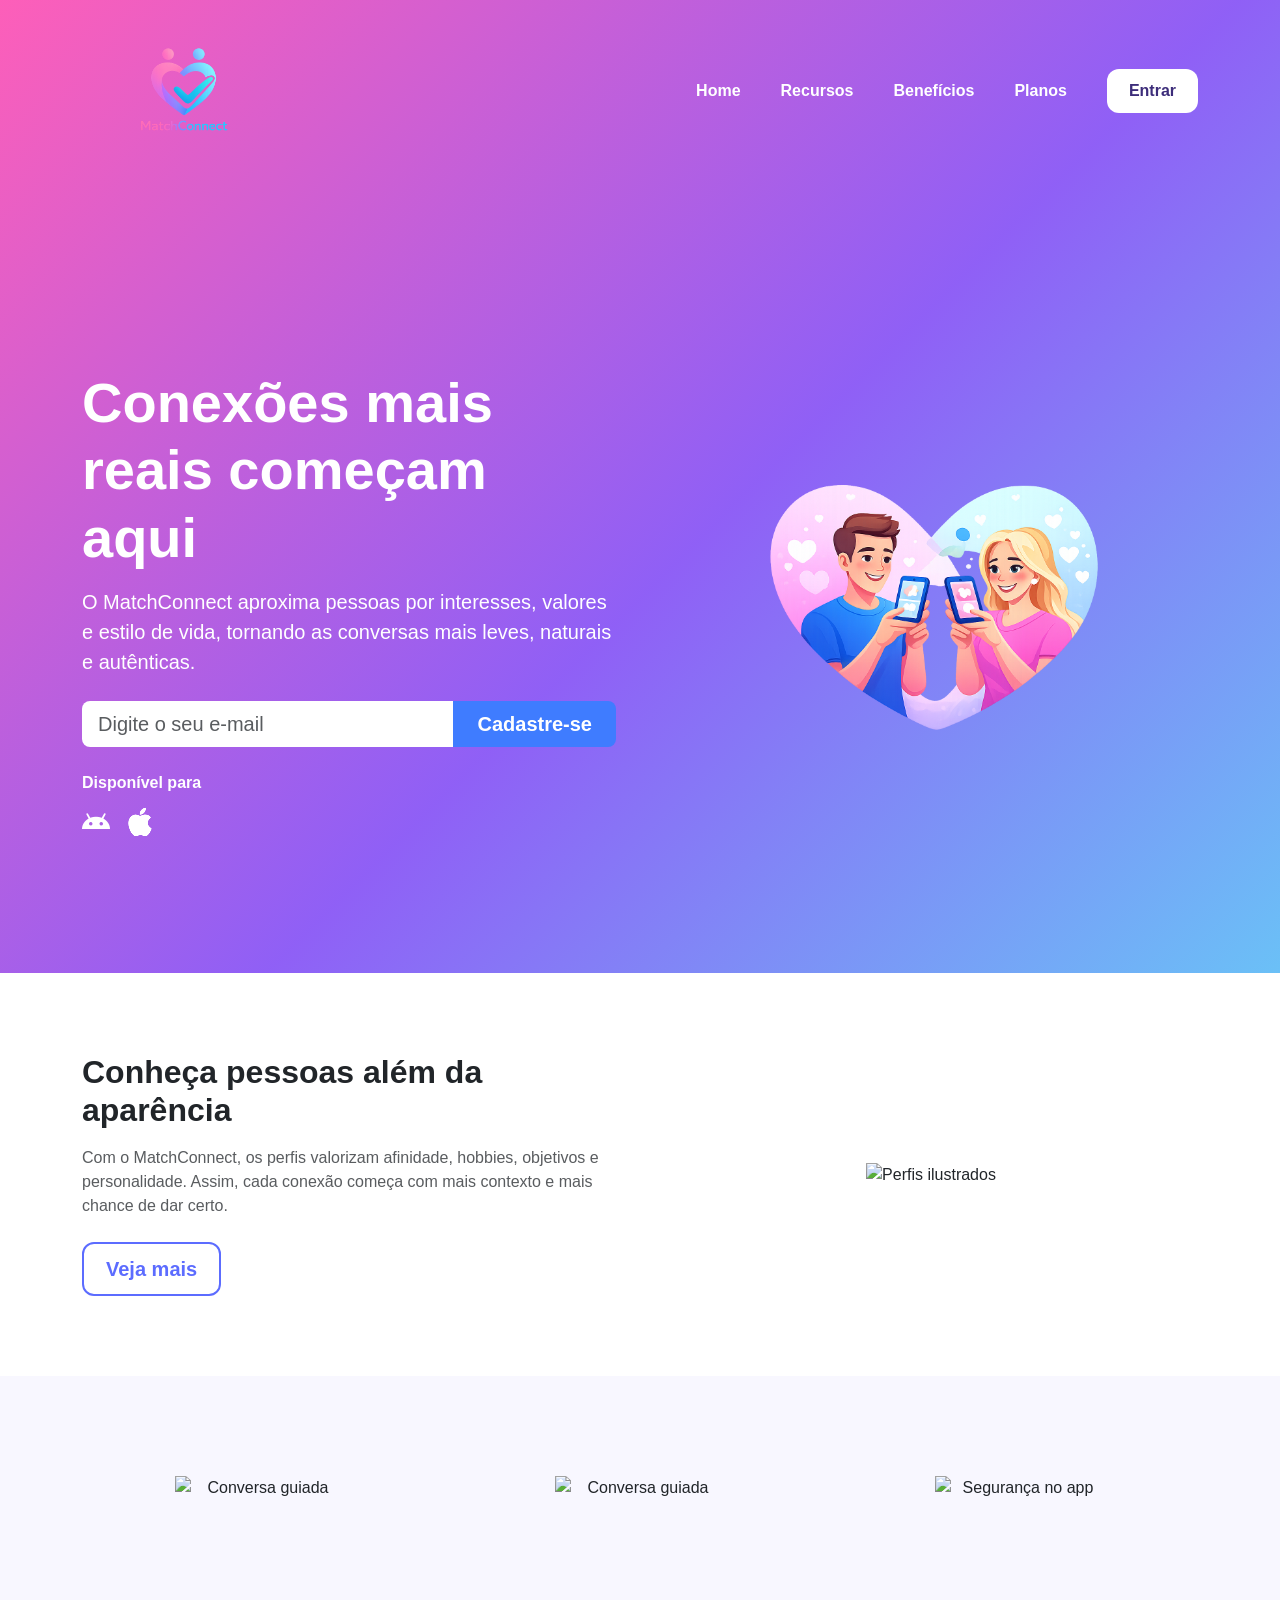
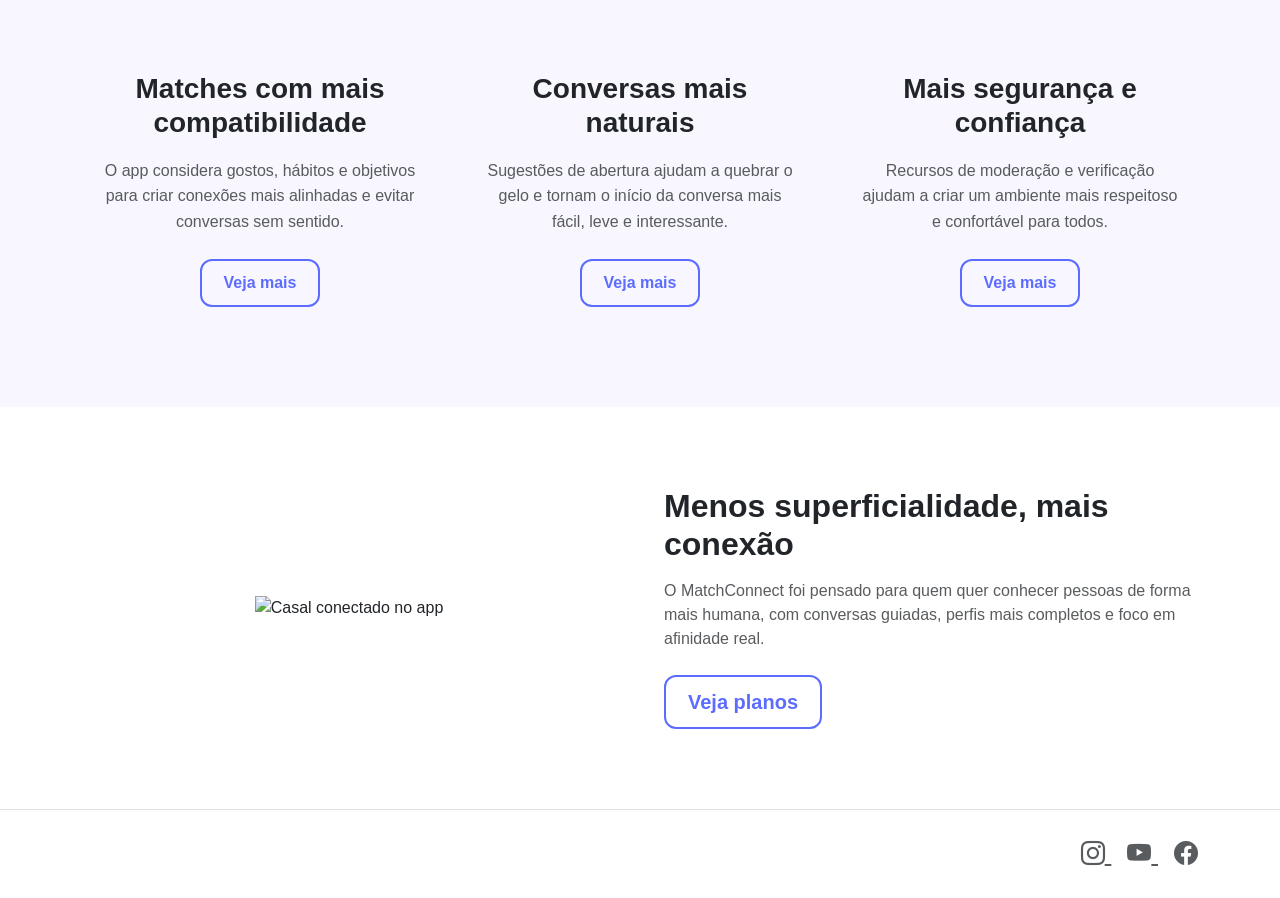
==== index.html @ 64d9d5ba "renomeia para index" ====
<!doctype html>
<html lang="pt-BR">

<head>
    <!-- Configurações básicas -->
    <meta charset="utf-8">
    <meta name="viewport" content="width=device-width, initial-scale=1">

    <!-- Título -->
    <title>MatchConnect</title>

    <!-- Bootstrap CSS -->
    <link href="https://cdn.jsdelivr.net/npm/bootstrap@5.3.8/dist/css/bootstrap.min.css" rel="stylesheet">

    <!-- Bootstrap Icons -->
    <link rel="stylesheet" href="https://cdn.jsdelivr.net/npm/bootstrap-icons@1.11.3/font/bootstrap-icons.min.css">

    <!-- CSS próprio -->
    <link rel="stylesheet" href="MatchC.css">
</head>

<body>

    <!-- ================= TOPO ================= -->
    <div class="hero-bg">

        <!-- ================= HEADER ================= -->
        <header>
            <nav class="navbar navbar-expand-lg navbar-custom">
                <div class="container">

                    <!-- Logo -->
                    <a class="navbar-brand" href="#">
                        <img src="/Img/MatchConnectLOGO.PNG" alt="Logo MatchConnect">
                    </a>

                    <!-- Botão hamburguer -->
                    <button class="navbar-toggler" type="button" data-bs-toggle="collapse"
                        data-bs-target="#menuPrincipal" aria-controls="menuPrincipal" aria-expanded="false"
                        aria-label="Abrir navegação">
                        <span class="navbar-toggler-icon"></span>
                    </button>

                    <!-- Menu -->
                    <div class="collapse navbar-collapse" id="menuPrincipal">
                        <ul class="navbar-nav ms-auto align-items-lg-center gap-lg-4 text-center">
                            <li class="nav-item">
                                <a class="nav-link" href="#home">Home</a>
                            </li>
                            <li class="nav-item">
                                <a class="nav-link" href="#recursos">Recursos</a>
                            </li>
                            <li class="nav-item">
                                <a class="nav-link" href="#beneficios">Benefícios</a>
                            </li>
                            <li class="nav-item">
                                <a class="nav-link" href="#planos">Planos</a>
                            </li>
                            <li class="nav-item">
                                <a href="#" class="btn btn-entrar ms-lg-2">Entrar</a>
                            </li>
                        </ul>
                    </div>

                </div>
            </nav>
        </header>
        <!-- =============== FIM HEADER =============== -->


        <!-- ================= ÁREA PRINCIPAL ================= -->
        <section id="home" class="principal">
            <div class="container">
                <div class="row align-items-center g-5">

                    <!-- Texto -->
                    <div class="col-lg-6">
                        <div class="hero-conteudo text-white">
                            <h1 class="display-4 fw-bold mb-3">
                                Conexões mais reais começam aqui
                            </h1>

                            <p class="lead mb-4">
                                O MatchConnect aproxima pessoas por interesses, valores e estilo de vida, tornando as
                                conversas mais leves, naturais e autênticas.
                            </p>

                            <div class="input-group input-group-lg mb-4">
                                <input type="email" class="form-control" placeholder="Digite o seu e-mail"
                                    aria-label="Digite o seu e-mail">
                                <button class="btn btn-cadastro px-4" type="button">
                                    Cadastre-se
                                </button>
                            </div>

                            <div class="hero-apps">
                                <p class="mb-2 fw-semibold">Disponível para</p>

                                <div class="d-flex gap-3 fs-3">
                                    <a href="#" class="text-white" aria-label="Android">
                                        <i class="bi bi-android"></i>
                                    </a>
                                    <a href="#" class="text-white" aria-label="Apple">
                                        <i class="bi bi-apple"></i>
                                    </a>
                                </div>
                            </div>
                        </div>
                    </div>

                    <!-- Imagem principal -->
                    <div class="col-lg-6 text-center d-flex align-items-end justify-content-center">
                        <img src="/Img/img1.png" alt="Ilustração cartoon do MatchConnect" class="img-fluid img-hero">
                    </div>

                </div>
            </div>
        </section>
        <!-- =============== FIM ÁREA PRINCIPAL =============== -->

    </div>
    <!-- =============== FIM TOPO =============== -->


    <!-- ================= MAIN ================= -->
    <main>

        <!-- ================= SEÇÃO 1 ================= -->
        <section id="recursos" class="secao-conteudo">
            <div class="container">
                <div class="row align-items-center g-5">

                    <!-- Texto -->
                    <div class="col-md-6">
                        <h2 class="fw-bold mb-3">
                            Conheça pessoas além da aparência
                        </h2>

                        <p class="text-muted mb-4">
                            Com o MatchConnect, os perfis valorizam afinidade, hobbies, objetivos e personalidade.
                            Assim, cada conexão começa com mais contexto e mais chance de dar certo.
                        </p>

                        <a href="#" class="btn btn-outline-cor btn-lg">
                            Veja mais
                        </a>
                    </div>

                    <!-- Imagem -->
                    <div class="col-md-6 text-center">
                        <img src="img/match2.png" alt="Perfis ilustrados" class="img-fluid img-conteudo">
                    </div>

                </div>
            </div>
        </section>
        <!-- =============== FIM SEÇÃO 1 =============== -->


        <!-- ================= SEÇÃO BENEFÍCIOS ================= -->
        <section id="beneficios" class="secao-conteudo secao-clara">
            <div class="container">
                <div class="row text-center g-4">

                    <!-- Coluna 1 -->
                    <div class="col-md-4">
                        <div class="beneficio-item h-100 d-flex flex-column align-items-center">
                            <img src="img/Match3.png" alt="Conversa guiada" class="img-fluid img-beneficio mb-4">

                            <h3 class="fw-bold mb-3">
                                Matches com mais compatibilidade
                            </h3>

                            <p class="text-muted mb-4">
                                O app considera gostos, hábitos e objetivos para criar conexões mais alinhadas e evitar
                                conversas sem sentido.
                            </p>

                            <a href="#" class="btn btn-outline-cor mt-auto">
                                Veja mais
                            </a>
                        </div>
                    </div>

                    <!-- Coluna 2 -->
                    <div class="col-md-4">
                        <div class="beneficio-item h-100 d-flex flex-column align-items-center">
                            <img src="img/ailove.png" alt="Conversa guiada" class="img-fluid img-beneficio mb-4">

                            <h3 class="fw-bold mb-3">
                                Conversas mais naturais
                            </h3>

                            <p class="text-muted mb-4">
                                Sugestões de abertura ajudam a quebrar o gelo e tornam o início da conversa mais fácil,
                                leve e interessante.
                            </p>

                            <a href="#" class="btn btn-outline-cor mt-auto">
                                Veja mais
                            </a>
                        </div>
                    </div>

                    <!-- Coluna 3 -->
                    <div class="col-md-4">
                        <div class="beneficio-item h-100 d-flex flex-column align-items-center">
                            <img src="img/matchsafe.png" alt="Segurança no app" class="img-fluid img-beneficio mb-4">

                            <h3 class="fw-bold mb-3">
                                Mais segurança e confiança
                            </h3>

                            <p class="text-muted mb-4">
                                Recursos de moderação e verificação ajudam a criar um ambiente mais respeitoso e
                                confortável para todos.
                            </p>

                            <a href="#" class="btn btn-outline-cor mt-auto">
                                Veja mais
                            </a>
                        </div>
                    </div>

                </div>
            </div>
        </section>
        <!-- =============== FIM SEÇÃO BENEFÍCIOS =============== -->


        <!-- ================= SEÇÃO 3 ================= -->
        <section id="planos" class="secao-conteudo">
            <div class="container">
                <div class="row align-items-center g-5">

                    <!-- Imagem -->
                    <div class="col-md-6 text-center">
                        <img src="img/calend.png" alt="Casal conectado no app" class="img-fluid img-conteudo">
                    </div>

                    <!-- Texto -->
                    <div class="col-md-6">
                        <h2 class="fw-bold mb-3">
                            Menos superficialidade, mais conexão
                        </h2>

                        <p class="text-muted mb-4">
                            O MatchConnect foi pensado para quem quer conhecer pessoas de forma mais humana, com
                            conversas guiadas, perfis mais completos e foco em afinidade real.
                        </p>

                        <a href="#" class="btn btn-outline-cor btn-lg">
                            Veja planos
                        </a>
                    </div>

                </div>
            </div>
        </section>
        <!-- =============== FIM SEÇÃO 3 =============== -->

    </main>
    <!-- =============== FIM MAIN =============== -->


    <!-- ================= RODAPÉ ================= -->
    <footer class="py-4 border-top footer-custom">
        <div class="container">
            <div class="row align-items-center">

                <!-- Menus -->
                <div class="col-md-6 mb-3 mb-md-0">
                    <ul class="nav justify-content-center justify-content-md-start">
                        <li class="nav-item">
                            <a href="#home" class="nav-link px-2 text-muted">Home</a>
                        </li>
                        <li class="nav-item">
                            <a href="#recursos" class="nav-link px-2 text-muted">Recursos</a>
                        </li>
                        <li class="nav-item">
                            <a href="#beneficios" class="nav-link px-2 text-muted">Benefícios</a>
                        </li>
                        <li class="nav-item">
                            <a href="#planos" class="nav-link px-2 text-muted">Planos</a>
                        </li>
                    </ul>
                </div>

                <!-- Redes -->
                <div class="col-md-6 text-center text-md-end">
                    <a href="#" class="text-muted fs-4 me-3" aria-label="Instagram">
                        <i class="bi bi-instagram"></i>
                    </a>
                    <a href="#" class="text-muted fs-4 me-3" aria-label="Youtube">
                        <i class="bi bi-youtube"></i>
                    </a>
                    <a href="#" class="text-muted fs-4" aria-label="Facebook">
                        <i class="bi bi-facebook"></i>
                    </a>
                </div>

            </div>
        </div>
    </footer>
    <!-- =============== FIM RODAPÉ =============== -->

    <!-- Bootstrap JS -->
    <script src="https://cdn.jsdelivr.net/npm/bootstrap@5.3.8/dist/js/bootstrap.bundle.min.js"></script>

</body>

</html>
---- MatchC.css ----
/* ================= GERAL ================= */
body {
    font-family: Arial, Helvetica, sans-serif;
    background-color: #ffffff;
}

html {
    scroll-behavior: smooth;
}

.secao-conteudo {
    padding: 80px 0;
    background-color: #ffffff;
}

.secao-clara {
    background-color: #f8f7ff;
}

/* ================= TOPO / HERO ================= */
.hero-bg {
        background: linear-gradient(
        135deg,
        rgba(253, 81, 179, 0.92) 0%,
        rgba(134, 82, 245, 0.92) 55%,
        rgba(94, 187, 246, 0.92) 100%
    );
}

.principal {
    padding: 60px 0 0;
    min-height: 88vh;
    display: flex;
    align-items: center;
}

.hero-conteudo {
    max-width: 560px;
}

.img-hero {
    max-width: 500px;
    width: 100%;
    display: block;
}

/* ================= NAVBAR ================= */
.navbar-custom {
    padding: 18px 0;
}


.navbar-brand img {
    height: 135px;
    width: auto;
    display: block;
}

.nav-link {
    color: #ffffff !important;
    font-weight: 600;
}

.nav-link:hover {
    color: lightblue !important;
}

.btn-entrar {
    background-color: #ffffff;
    color: #3d2d7a;
    font-weight: 700;
    border-radius: 12px;
    padding: 10px 22px;
    border: none;
}

.btn-entrar:hover {
    background-color: lightblue;
    color: #3d2d7a;
}

.navbar-toggler {
    border-color: rgba(255, 255, 255, 0.8);
}

.navbar-toggler:focus {
    box-shadow: none;
}

.navbar-toggler-icon {
    filter: brightness(0) invert(1);
}

/* ================= FORM ================= */
.btn-cadastro {
    background-color: #3f7cff;
    color: #ffffff;
    border: none;
    font-weight: 600;
}

.btn-cadastro:hover {
    background-color: #2f68df;
    color: #ffffff;
}

.form-control {
    border: none;
}

.form-control:focus {
    box-shadow: 0 0 0 0.2rem rgba(63, 124, 255, 0.25);
}

/* ================= BOTÕES ================= */
.btn-outline-cor {
    border: 2px solid #5c6cff;
    color: #5c6cff;
    font-weight: 600;
    border-radius: 12px;
    padding: 10px 22px;
}

.btn-outline-cor:hover {
    background-color: #5c6cff;
    color: #ffffff;
}

/* ================= CONTEÚDO ================= */
.img-conteudo {
    max-width: 430px;
    width: 100%;
}

.beneficio-item {
    padding: 20px;
}

.img-beneficio {
    width: 170px;
    height: 170px;
    object-fit: contain;
}

#beneficios h3 {
    min-height: 72px;
    display: flex;
    align-items: center;
    justify-content: center;
}

#beneficios p {
    line-height: 1.6;
    max-width: 320px;
}

/* ================= RODAPÉ ================= */
.footer-custom {
    background-color: #ffffff;
}

footer .nav-link:hover,
footer a:hover {
    color: #5c6cff !important;
    transition: 0.3s;
}

/* ================= RESPONSIVO ================= */
@media (max-width: 991.98px) {
    .principal {
        text-align: center;
        min-height: auto;
        padding: 50px 0 20px;
    }

    .hero-conteudo {
        max-width: 100%;
        margin: 0 auto;
    }

    .hero-conteudo .d-flex {
        justify-content: center;
    }

    .btn-entrar {
        margin-top: 8px;
    }

    .img-hero {
        max-width: 360px;
        margin-top: 20px;
    }
}
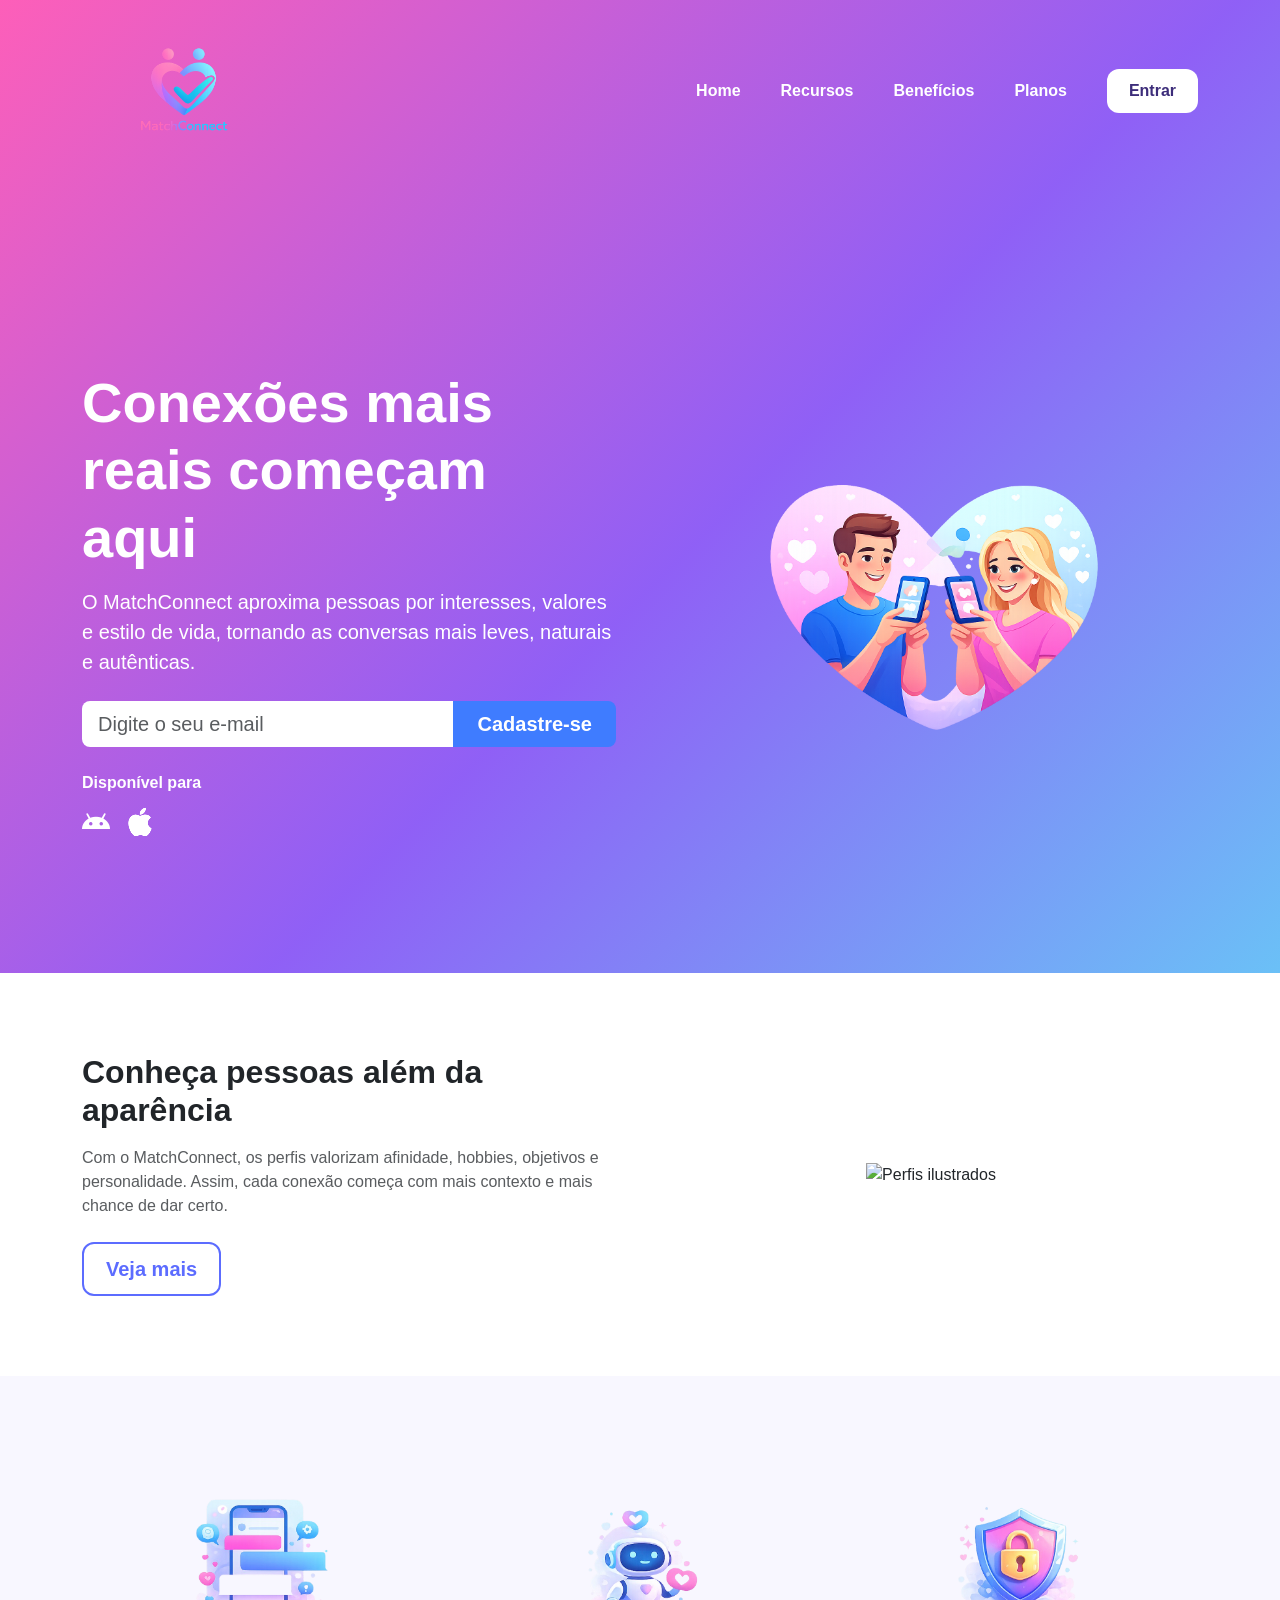
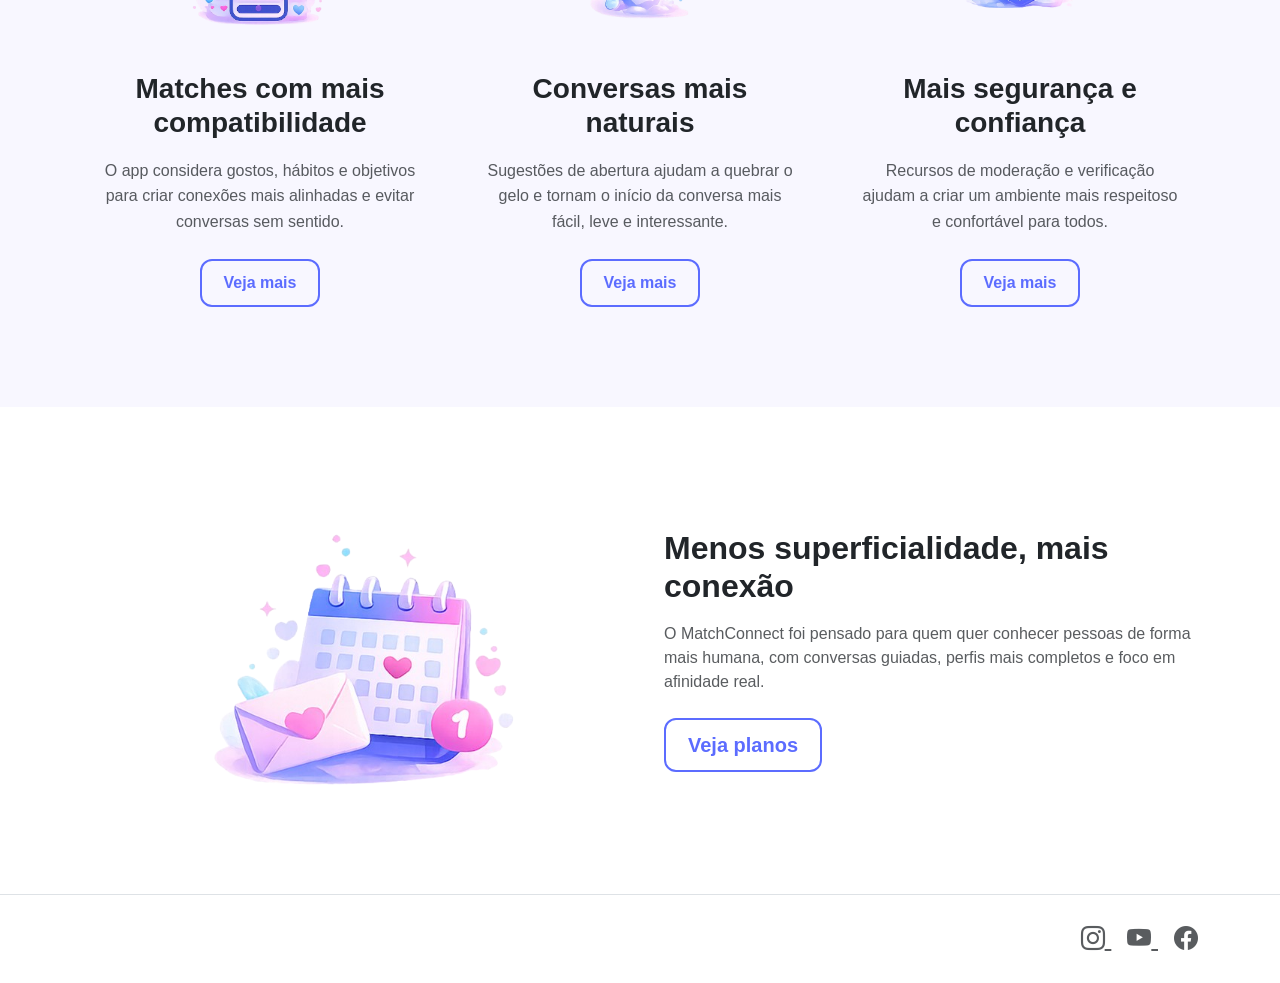
==== commit d6b0d214: "corrige nome index" ====
--- a/index.html
+++ b/index.html
@@ -31,7 +31,7 @@
 
                     <!-- Logo -->
                     <a class="navbar-brand" href="#">
-                        <img src="/Img/MatchConnectLOGO.PNG" alt="Logo MatchConnect">
+                        <img src="Img/MatchConnectLOGO.PNG" alt="Logo MatchConnect">
                     </a>
 
                     <!-- Botão hamburguer -->
@@ -110,7 +110,7 @@
 
                     <!-- Imagem principal -->
                     <div class="col-lg-6 text-center d-flex align-items-end justify-content-center">
-                        <img src="/Img/img1.png" alt="Ilustração cartoon do MatchConnect" class="img-fluid img-hero">
+                        <img src="Img/img1.png" alt="Ilustração cartoon do MatchConnect" class="img-fluid img-hero">
                     </div>
 
                 </div>
@@ -165,7 +165,7 @@
                     <!-- Coluna 1 -->
                     <div class="col-md-4">
                         <div class="beneficio-item h-100 d-flex flex-column align-items-center">
-                            <img src="img/Match3.png" alt="Conversa guiada" class="img-fluid img-beneficio mb-4">
+                            <img src="Img/Match3.png" alt="Conversa guiada" class="img-fluid img-beneficio mb-4">
 
                             <h3 class="fw-bold mb-3">
                                 Matches com mais compatibilidade
@@ -185,7 +185,7 @@
                     <!-- Coluna 2 -->
                     <div class="col-md-4">
                         <div class="beneficio-item h-100 d-flex flex-column align-items-center">
-                            <img src="img/ailove.png" alt="Conversa guiada" class="img-fluid img-beneficio mb-4">
+                            <img src="Img/ailove.png" alt="Conversa guiada" class="img-fluid img-beneficio mb-4">
 
                             <h3 class="fw-bold mb-3">
                                 Conversas mais naturais
@@ -205,7 +205,7 @@
                     <!-- Coluna 3 -->
                     <div class="col-md-4">
                         <div class="beneficio-item h-100 d-flex flex-column align-items-center">
-                            <img src="img/matchsafe.png" alt="Segurança no app" class="img-fluid img-beneficio mb-4">
+                            <img src="Img/matchsafe.png"alt="Segurança no app" class="img-fluid img-beneficio mb-4">
 
                             <h3 class="fw-bold mb-3">
                                 Mais segurança e confiança
@@ -235,7 +235,7 @@
 
                     <!-- Imagem -->
                     <div class="col-md-6 text-center">
-                        <img src="img/calend.png" alt="Casal conectado no app" class="img-fluid img-conteudo">
+                        <img src="Img/calend.png" alt="Casal conectado no app" class="img-fluid img-conteudo">
                     </div>
 
                     <!-- Texto -->
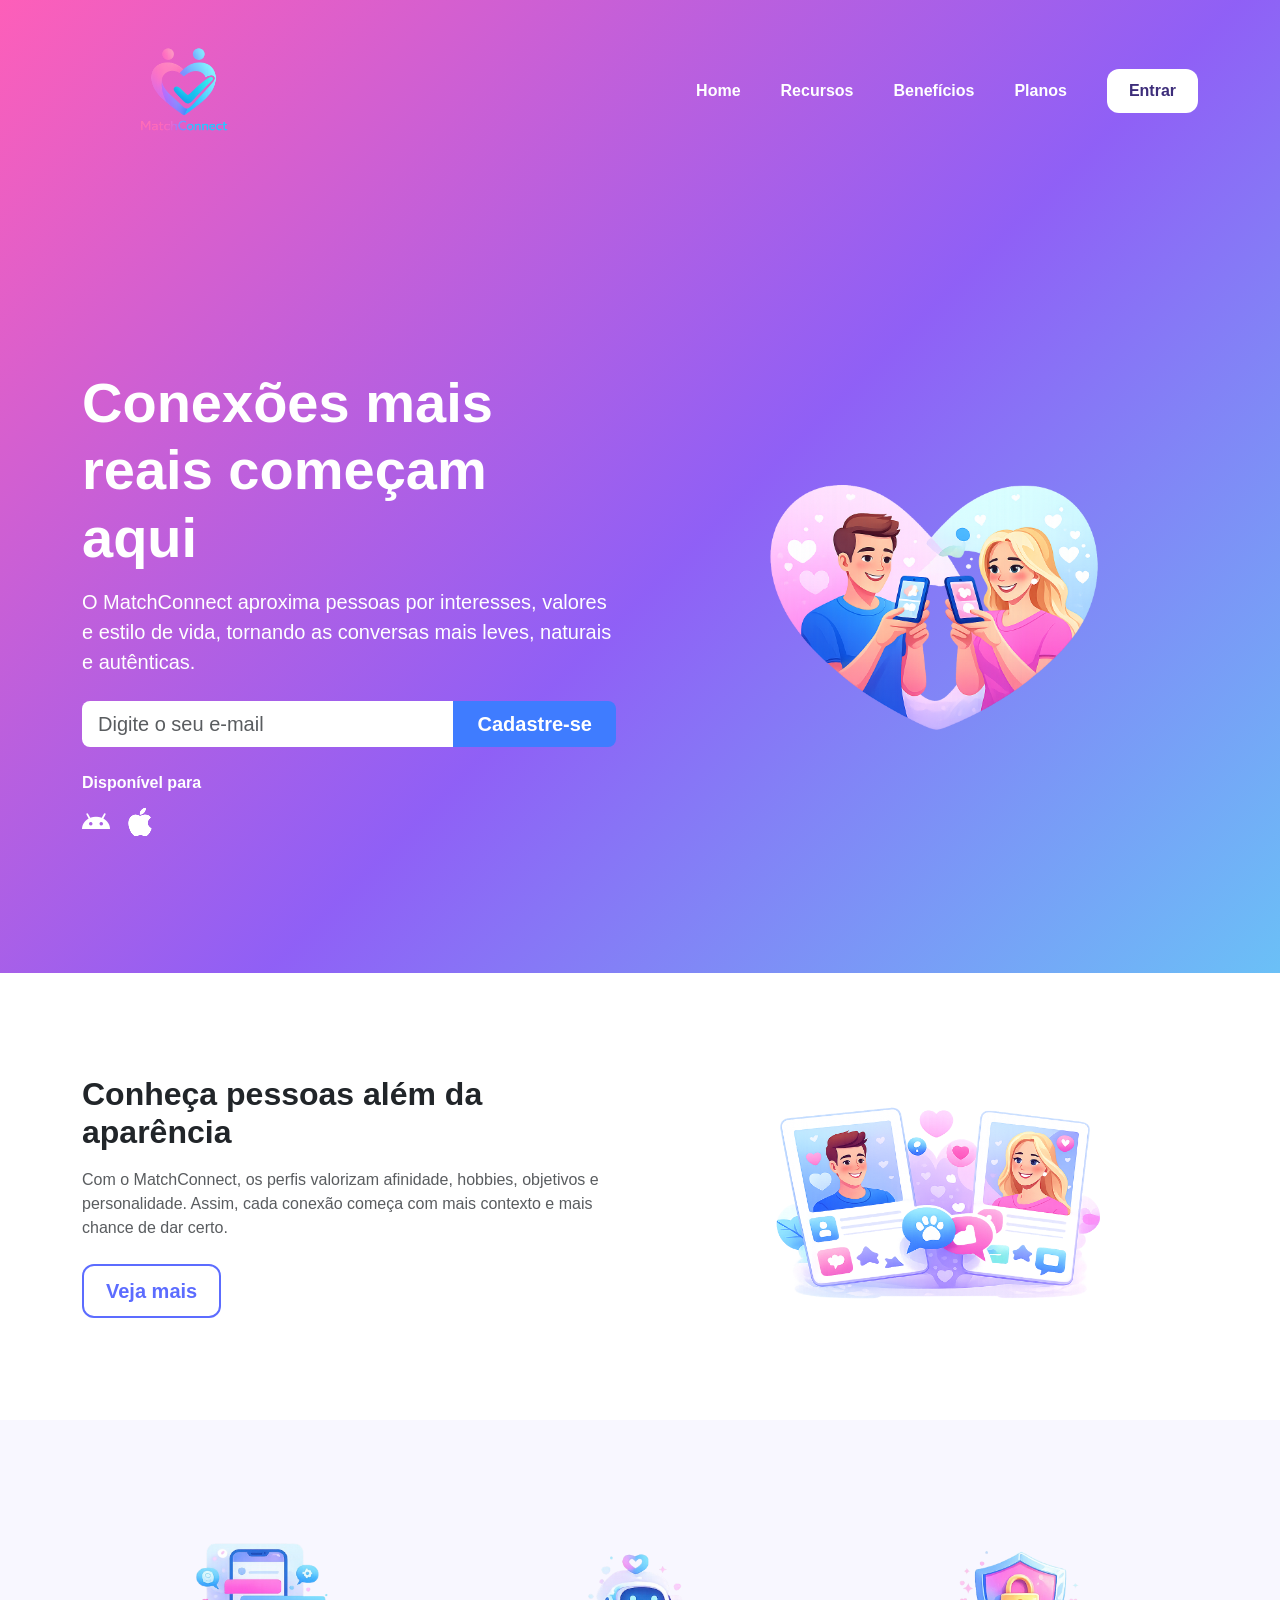
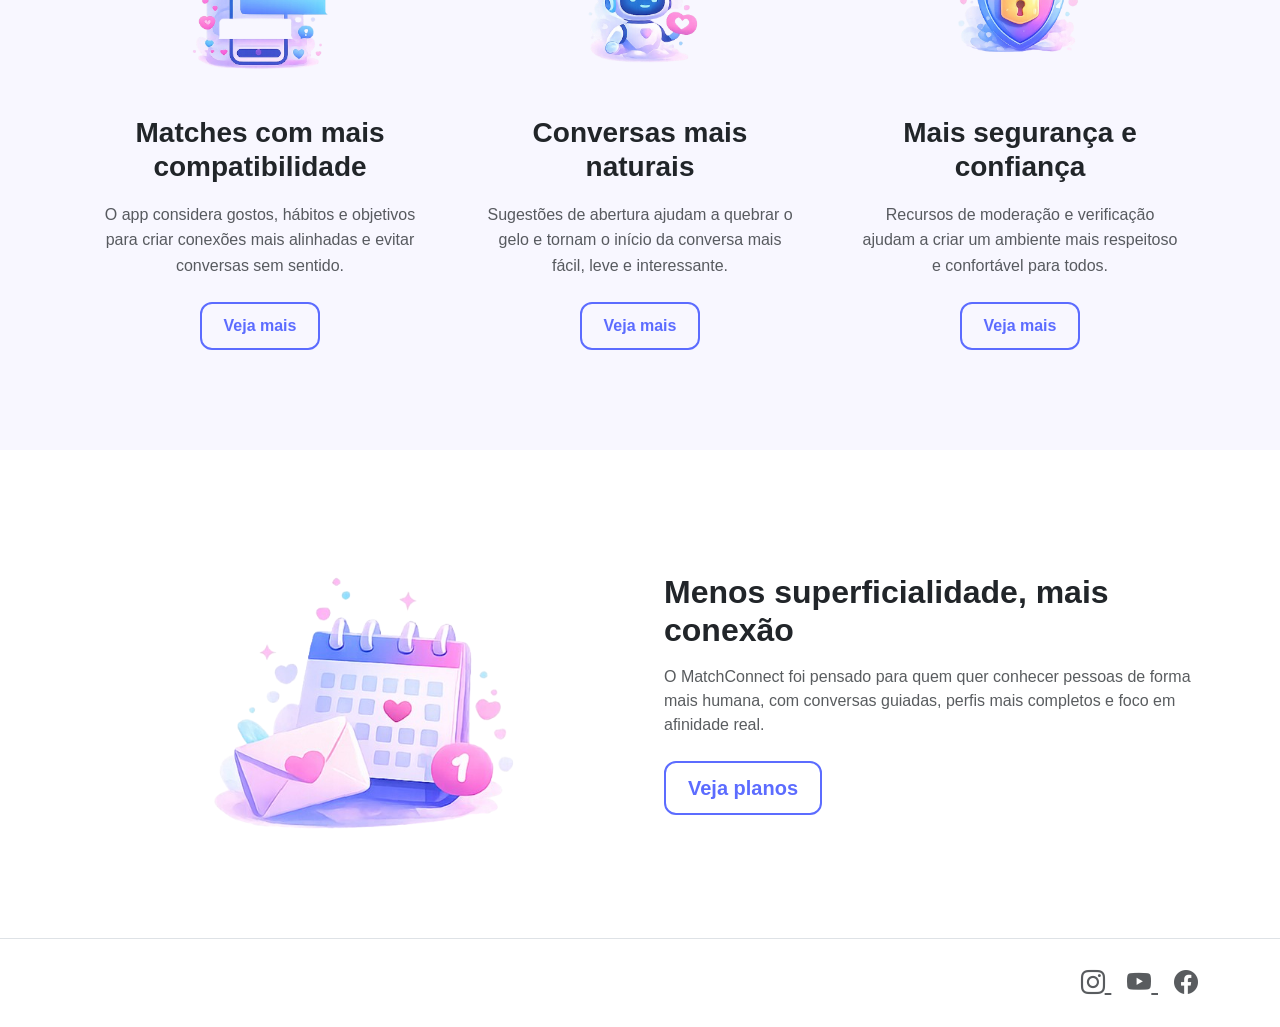
==== commit 5f041cd5: "corrige match2" ====
--- a/index.html
+++ b/index.html
@@ -148,7 +148,7 @@
 
                     <!-- Imagem -->
                     <div class="col-md-6 text-center">
-                        <img src="img/match2.png" alt="Perfis ilustrados" class="img-fluid img-conteudo">
+                        <img src="./Img/match2.png" alt="Perfis ilustrados" class="img-fluid img-conteudo">
                     </div>
 
                 </div>
@@ -205,7 +205,7 @@
                     <!-- Coluna 3 -->
                     <div class="col-md-4">
                         <div class="beneficio-item h-100 d-flex flex-column align-items-center">
-                            <img src="Img/matchsafe.png"alt="Segurança no app" class="img-fluid img-beneficio mb-4">
+                            <img src="Img/matchsafe.png" alt="Segurança no app" class="img-fluid img-beneficio mb-4">
 
                             <h3 class="fw-bold mb-3">
                                 Mais segurança e confiança
